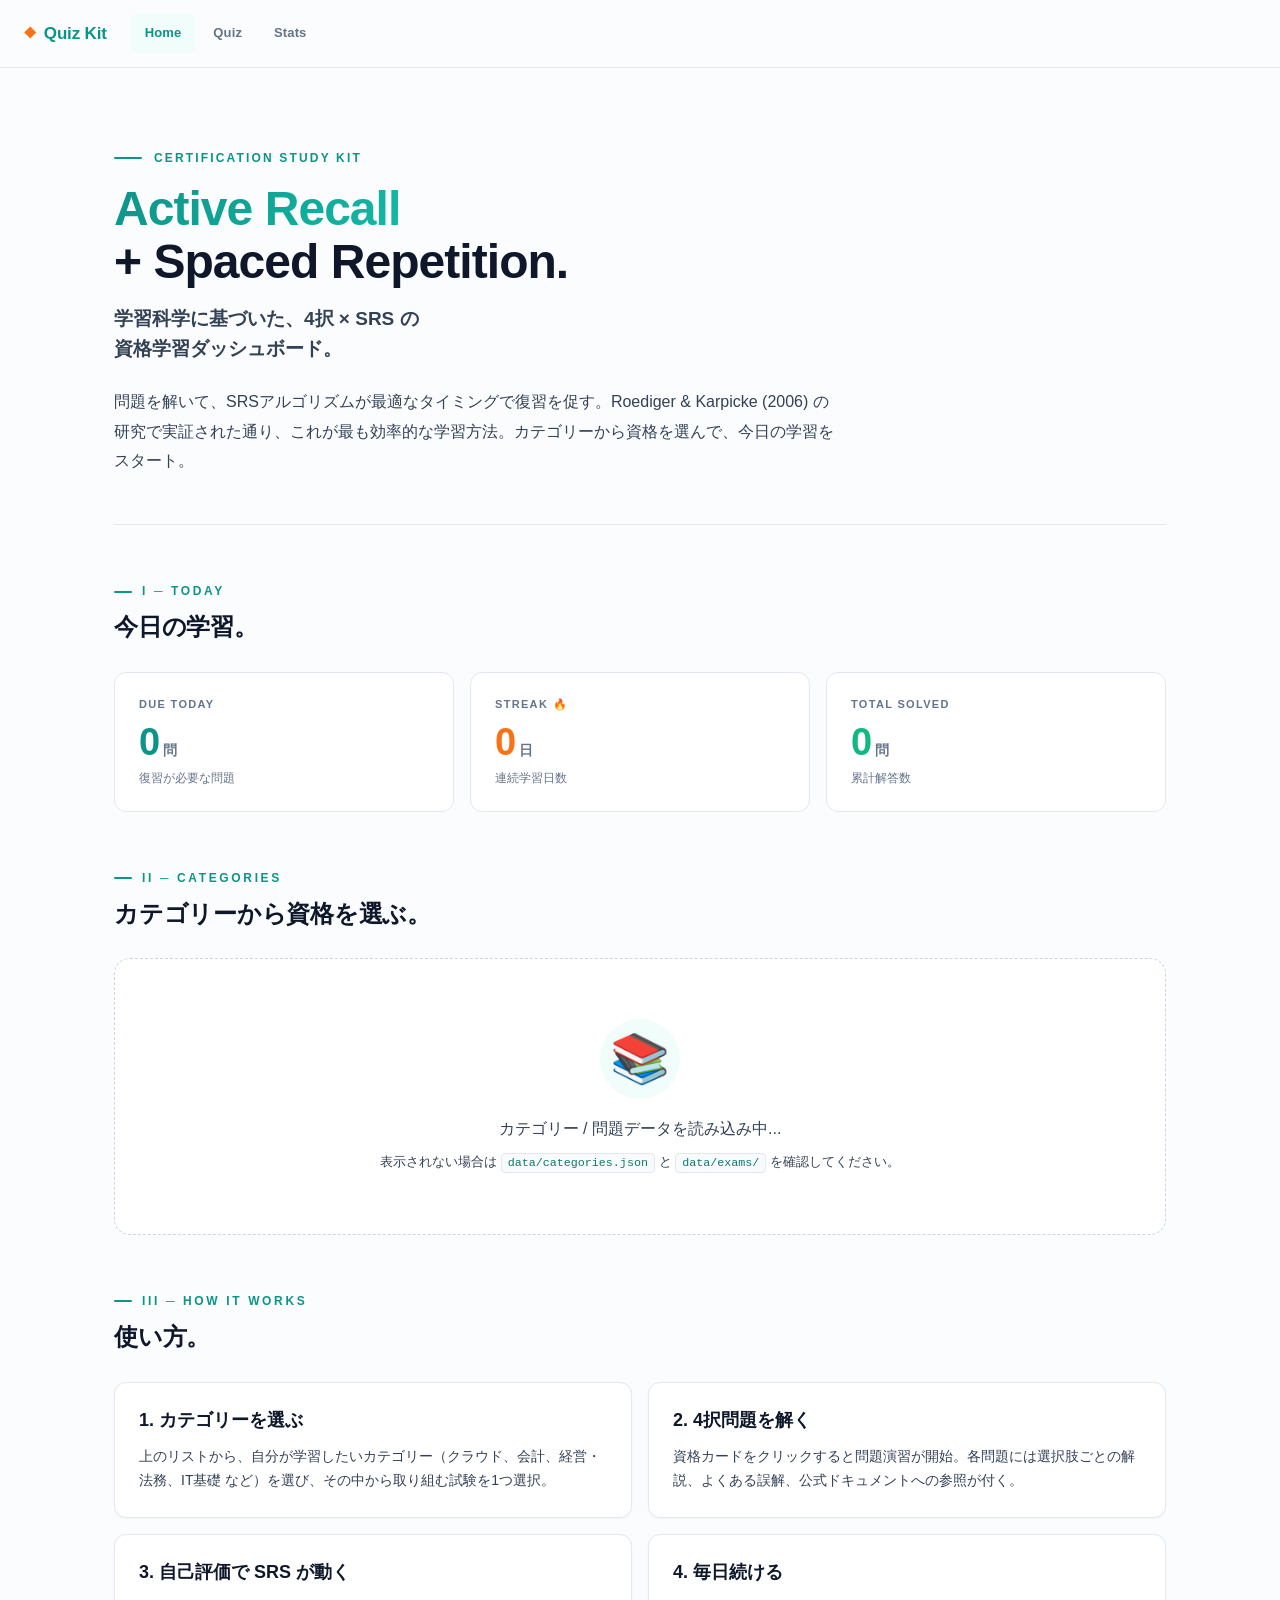
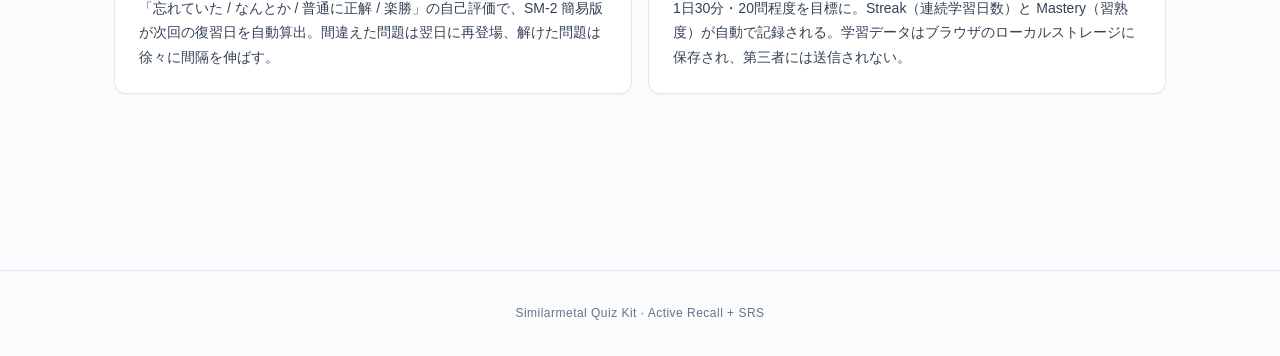
==== 03-quiz-app/index.html @ 21a5e081 "Initial public release: 12 certifications, 2,083 questions, MIT licensed - カテゴリベース UI (クラウド / 会計 / 経" ====
<!DOCTYPE html>
<html lang="ja">
<head>
<meta charset="UTF-8">
<meta name="viewport" content="width=device-width, initial-scale=1.0">
<meta http-equiv="Content-Security-Policy" content="default-src 'self'; script-src 'self'; style-src 'self' 'unsafe-inline' https://fonts.googleapis.com; font-src https://fonts.gstatic.com; img-src 'self' data:; connect-src 'self'; frame-ancestors 'none'; base-uri 'self'; form-action 'none';">
<meta http-equiv="X-Content-Type-Options" content="nosniff">
<meta name="referrer" content="strict-origin-when-cross-origin">
<title>Similarmetal Quiz - Home</title>
<link rel="preconnect" href="https://fonts.googleapis.com">
<link rel="preconnect" href="https://fonts.gstatic.com" crossorigin>
<link href="https://fonts.googleapis.com/css2?family=Zen+Kaku+Gothic+Antique:wght@400;500;700&family=JetBrains+Mono:wght@400;500;600;700&display=swap" rel="stylesheet">
<link rel="stylesheet" href="styles.css">
</head>
<body>
<nav class="topnav"><div class="topnav-inner">
<a class="topnav-brand" href="index.html">Quiz Kit</a>
<div class="topnav-links">
<a class="nav-link active" href="index.html">Home</a>
<a class="nav-link" href="quiz.html">Quiz</a>
<a class="nav-link" href="stats.html">Stats</a>
</div></div></nav>

<div class="container">
  <section style="padding: 32px 0 48px; border-bottom: 1px solid var(--line); margin-bottom: 32px;">
    <div class="eyebrow">Certification Study Kit</div>
    <h1 class="page-title"><em>Active Recall</em><br>+ Spaced Repetition.</h1>
    <div class="page-subtitle">学習科学に基づいた、4択 × SRS の<br>資格学習ダッシュボード。</div>
    <p style="max-width: 720px;">問題を解いて、SRSアルゴリズムが最適なタイミングで復習を促す。Roediger &amp; Karpicke (2006) の研究で実証された通り、これが最も効率的な学習方法。カテゴリーから資格を選んで、今日の学習をスタート。</p>
  </section>

  <h2>I ─ Today</h2>
  <div class="h2-sub">今日の学習。</div>
  <div class="card-grid-3" id="today-stats">
    <div class="metric-card">
      <div class="metric-label">Due Today</div>
      <div class="metric-value" id="due-count">0<span class="unit">問</span></div>
      <div class="metric-desc">復習が必要な問題</div>
    </div>
    <div class="metric-card">
      <div class="metric-label">Streak</div>
      <div class="metric-value" id="streak-count">0<span class="unit">日</span></div>
      <div class="metric-desc">連続学習日数</div>
    </div>
    <div class="metric-card">
      <div class="metric-label">Total Solved</div>
      <div class="metric-value" id="total-count">0<span class="unit">問</span></div>
      <div class="metric-desc">累計解答数</div>
    </div>
  </div>

  <h2>II ─ Categories</h2>
  <div class="h2-sub">カテゴリーから資格を選ぶ。</div>
  <div id="exam-list">
    <div class="empty-state">
      <div class="empty-state-icon">📚</div>
      <p>カテゴリー / 問題データを読み込み中...</p>
      <p style="font-size: 13px; margin-top: 8px;">表示されない場合は <code>data/categories.json</code> と <code>data/exams/</code> を確認してください。</p>
    </div>
  </div>

  <h2>III ─ How it works</h2>
  <div class="h2-sub">使い方。</div>
  <div class="card-grid-2">
    <div class="card">
      <h3 style="margin-top: 0;">1. カテゴリーを選ぶ</h3>
      <p style="font-size: 14px;">上のリストから、自分が学習したいカテゴリー（クラウド、会計、経営・法務、IT基礎 など）を選び、その中から取り組む試験を1つ選択。</p>
    </div>
    <div class="card">
      <h3 style="margin-top: 0;">2. 4択問題を解く</h3>
      <p style="font-size: 14px;">資格カードをクリックすると問題演習が開始。各問題には選択肢ごとの解説、よくある誤解、公式ドキュメントへの参照が付く。</p>
    </div>
    <div class="card">
      <h3 style="margin-top: 0;">3. 自己評価で SRS が動く</h3>
      <p style="font-size: 14px;">「忘れていた / なんとか / 普通に正解 / 楽勝」の自己評価で、SM-2 簡易版が次回の復習日を自動算出。間違えた問題は翌日に再登場、解けた問題は徐々に間隔を伸ばす。</p>
    </div>
    <div class="card">
      <h3 style="margin-top: 0;">4. 毎日続ける</h3>
      <p style="font-size: 14px;">1日30分・20問程度を目標に。Streak（連続学習日数）と Mastery（習熟度）が自動で記録される。学習データはブラウザのローカルストレージに保存され、第三者には送信されない。</p>
    </div>
  </div>
</div>

<footer class="footer">Similarmetal Quiz Kit · Active Recall + SRS</footer>

<script src="app.js"></script>
<script>
  document.addEventListener('DOMContentLoaded', () => {
    QuizApp.renderHome();
  });
</script>
</body>
</html>
---- 03-quiz-app/styles.css ----
/* ==========================================================================
   Similarmetal Quiz Kit - Study Theme
   - 集中色 (teal): 学習・フォーカス
   - エネルギー色 (orange): ストリーク・達成感
   - 成長色 (green): 正解・習熟度
   - シンプルでコントラスト高めの配色で、長時間学習でも疲れにくい
   ========================================================================== */

:root {
  /* Backgrounds */
  --bg: #fbfcfd;
  --bg-deep: #f1f5f9;
  --bg-card: #ffffff;
  --bg-soft: #f8fafc;
  --bg-highlight: #f0fdfa;

  /* Text */
  --text: #0f172a;
  --text-soft: #334155;
  --text-muted: #64748b;
  --text-faint: #94a3b8;

  /* Borders */
  --line: #e2e8f0;
  --line-strong: #cbd5e1;
  --line-soft: #eef2f7;

  /* Primary accent - 集中ティール (focus / study) */
  --accent: #0d9488;
  --accent-bright: #14b8a6;
  --accent-deep: #0f766e;
  --accent-soft: #ccfbf1;
  --accent-faint: #f0fdfa;

  /* Energy - やる気のオレンジ (streak / CTA) */
  --energy: #f97316;
  --energy-bright: #fb923c;
  --energy-deep: #ea580c;
  --energy-soft: #fed7aa;
  --energy-faint: #fff7ed;

  /* Success / Mastery */
  --green: #10b981;
  --green-bright: #34d399;
  --green-deep: #059669;
  --green-soft: #d1fae5;
  --green-faint: #ecfdf5;

  /* Review needed (warning) */
  --yellow: #f59e0b;
  --yellow-soft: #fef3c7;
  --yellow-faint: #fffbeb;

  /* Incorrect */
  --red: #ef4444;
  --red-soft: #fecaca;
  --red-faint: #fef2f2;

  /* Highlight */
  --highlight: var(--accent-faint);

  /* Compatibility (旧変数名のエイリアス) */
  --blue: var(--accent);
  --blue-soft: var(--accent-soft);

  /* Shadows */
  --shadow-sm: 0 1px 2px rgba(15, 23, 42, 0.04);
  --shadow: 0 1px 3px rgba(15, 23, 42, 0.06), 0 1px 2px rgba(15, 23, 42, 0.04);
  --shadow-md: 0 4px 12px rgba(15, 23, 42, 0.06), 0 2px 4px rgba(15, 23, 42, 0.04);
  --shadow-lg: 0 12px 28px rgba(13, 148, 136, 0.10), 0 4px 8px rgba(15, 23, 42, 0.04);
  --shadow-energy: 0 8px 20px rgba(249, 115, 22, 0.12), 0 2px 6px rgba(249, 115, 22, 0.06);
}

* { box-sizing: border-box; margin: 0; padding: 0; }
html { scroll-behavior: smooth; }
body {
  font-family: 'Zen Kaku Gothic Antique', 'Inter', -apple-system, BlinkMacSystemFont, "Segoe UI", "Hiragino Sans", "Yu Gothic UI", sans-serif;
  background: var(--bg);
  color: var(--text);
  line-height: 1.75;
  font-size: 16px;
  font-feature-settings: "palt";
  -webkit-font-smoothing: antialiased;
  -moz-osx-font-smoothing: grayscale;
  min-height: 100vh;
}

/* ==========================================================================
   Top Nav
   ========================================================================== */
.topnav {
  position: sticky;
  top: 0;
  z-index: 100;
  background: rgba(251, 252, 253, 0.85);
  backdrop-filter: blur(12px);
  -webkit-backdrop-filter: blur(12px);
  border-bottom: 1px solid var(--line);
}
.topnav-inner {
  max-width: 1280px;
  margin: 0 auto;
  padding: 14px 24px;
  display: flex;
  align-items: center;
  gap: 24px;
}
.topnav-brand {
  font-weight: 800;
  font-size: 17px;
  letter-spacing: -0.01em;
  color: var(--accent);
  text-decoration: none;
  display: flex;
  align-items: center;
  gap: 8px;
}
.topnav-brand::before {
  content: '◆';
  font-size: 12px;
  color: var(--energy);
}
.topnav-links { display: flex; gap: 4px; flex: 1; }
.topnav a.nav-link {
  font-size: 13px;
  font-weight: 600;
  letter-spacing: 0.01em;
  color: var(--text-muted);
  text-decoration: none;
  padding: 8px 14px;
  border-radius: 6px;
  transition: all 0.15s;
}
.topnav a.nav-link:hover {
  color: var(--text);
  background: var(--bg-soft);
}
.topnav a.nav-link.active {
  color: var(--accent);
  background: var(--accent-faint);
}

/* ==========================================================================
   Container & Typography
   ========================================================================== */
.container {
  max-width: 1100px;
  margin: 0 auto;
  padding: 48px 24px 96px;
}
.container-narrow {
  max-width: 800px;
  margin: 0 auto;
  padding: 48px 24px 96px;
}

.eyebrow {
  font-size: 12px;
  font-weight: 700;
  letter-spacing: 0.18em;
  color: var(--accent);
  text-transform: uppercase;
  margin-bottom: 14px;
  display: flex;
  align-items: center;
  gap: 12px;
}
.eyebrow::before {
  content: '';
  width: 28px;
  height: 2px;
  background: var(--accent);
  border-radius: 2px;
}

h1.page-title {
  font-weight: 800;
  font-size: 48px;
  line-height: 1.1;
  letter-spacing: -0.02em;
  color: var(--text);
  margin-bottom: 16px;
}
h1.page-title em {
  font-style: normal;
  background: linear-gradient(135deg, var(--accent) 0%, var(--accent-bright) 100%);
  -webkit-background-clip: text;
  background-clip: text;
  color: transparent;
  font-weight: 800;
}

.page-subtitle {
  font-size: 19px;
  font-weight: 600;
  line-height: 1.55;
  color: var(--text-soft);
  margin-bottom: 24px;
}

.container > section > p {
  color: var(--text-soft);
  line-height: 1.85;
}

h2 {
  font-size: 12px;
  font-weight: 800;
  letter-spacing: 0.22em;
  text-transform: uppercase;
  color: var(--accent);
  margin-top: 56px;
  margin-bottom: 8px;
  display: flex;
  align-items: center;
  gap: 10px;
}
h2::before {
  content: '';
  width: 18px;
  height: 2px;
  background: var(--accent);
  border-radius: 2px;
}
h2 + .h2-sub {
  font-size: 24px;
  font-weight: 700;
  line-height: 1.4;
  color: var(--text);
  margin-bottom: 28px;
  letter-spacing: -0.01em;
}

h3 {
  font-weight: 700;
  font-size: 18px;
  line-height: 1.5;
  color: var(--text);
  margin: 24px 0 10px;
}

p { color: var(--text-soft); }
code {
  font-family: 'JetBrains Mono', ui-monospace, monospace;
  font-size: 0.9em;
  background: var(--bg-soft);
  border: 1px solid var(--line);
  padding: 2px 6px;
  border-radius: 4px;
  color: var(--accent-deep);
}

/* ==========================================================================
   Cards & Grids
   ========================================================================== */
.card {
  background: var(--bg-card);
  border: 1px solid var(--line);
  border-radius: 12px;
  padding: 24px;
  transition: all 0.2s ease;
  box-shadow: var(--shadow-sm);
}
.card.hoverable:hover {
  border-color: var(--accent);
  box-shadow: var(--shadow-lg);
  transform: translateY(-2px);
}
.card-grid-2 { display: grid; grid-template-columns: repeat(2, 1fr); gap: 16px; }
.card-grid-3 { display: grid; grid-template-columns: repeat(3, 1fr); gap: 16px; }
.card-grid-4 { display: grid; grid-template-columns: repeat(4, 1fr); gap: 14px; }
@media (max-width: 900px) { .card-grid-3, .card-grid-4 { grid-template-columns: repeat(2, 1fr); } }
@media (max-width: 600px) {
  .card-grid-2, .card-grid-3, .card-grid-4 { grid-template-columns: 1fr; }
  h1.page-title { font-size: 34px; }
  .page-subtitle { font-size: 17px; }
}

/* ==========================================================================
   Metric Cards (Today Stats)
   ========================================================================== */
.metric-card {
  background: var(--bg-card);
  border: 1px solid var(--line);
  border-radius: 12px;
  padding: 22px 24px;
  position: relative;
  overflow: hidden;
  transition: all 0.2s;
}
.metric-card::before {
  content: '';
  position: absolute;
  inset: 0 0 auto 0;
  height: 3px;
  background: var(--accent);
  opacity: 0;
  transition: opacity 0.2s;
}
.metric-card:hover {
  border-color: var(--line-strong);
  box-shadow: var(--shadow-md);
}
.metric-card:hover::before { opacity: 1; }

#today-stats .metric-card:nth-child(1)::before { background: var(--accent); }
#today-stats .metric-card:nth-child(1) .metric-value { color: var(--accent); }
#today-stats .metric-card:nth-child(2)::before { background: var(--energy); }
#today-stats .metric-card:nth-child(2) .metric-value { color: var(--energy); }
#today-stats .metric-card:nth-child(2) .metric-label::after { content: ' 🔥'; }
#today-stats .metric-card:nth-child(3)::before { background: var(--green); }
#today-stats .metric-card:nth-child(3) .metric-value { color: var(--green); }

.metric-label {
  font-size: 11px;
  font-weight: 700;
  letter-spacing: 0.12em;
  color: var(--text-muted);
  text-transform: uppercase;
  margin-bottom: 8px;
}
.metric-value {
  font-weight: 800;
  font-size: 38px;
  line-height: 1.1;
  color: var(--accent);
  margin-bottom: 4px;
  letter-spacing: -0.02em;
  font-feature-settings: "tnum";
}
.metric-value .unit {
  font-size: 14px;
  color: var(--text-muted);
  font-weight: 600;
  margin-left: 4px;
}
.metric-desc {
  font-size: 12px;
  color: var(--text-muted);
}

/* ==========================================================================
   Buttons
   ========================================================================== */
.btn {
  display: inline-flex;
  align-items: center;
  justify-content: center;
  font-size: 14px;
  font-weight: 700;
  letter-spacing: 0.01em;
  padding: 11px 22px;
  border-radius: 8px;
  border: 1px solid var(--accent);
  background: var(--accent);
  color: white;
  text-decoration: none;
  cursor: pointer;
  transition: all 0.15s;
  box-shadow: var(--shadow-sm);
}
.btn:hover {
  background: var(--accent-deep);
  border-color: var(--accent-deep);
  transform: translateY(-1px);
  box-shadow: var(--shadow-md);
}
.btn:active { transform: translateY(0); }
.btn.secondary {
  background: transparent;
  color: var(--accent);
  border-color: var(--line-strong);
}
.btn.secondary:hover {
  background: var(--accent-faint);
  border-color: var(--accent);
  color: var(--accent-deep);
}
.btn.energy {
  background: var(--energy);
  border-color: var(--energy);
}
.btn.energy:hover {
  background: var(--energy-deep);
  border-color: var(--energy-deep);
}
.btn.ghost {
  background: transparent;
  color: var(--text-soft);
  border-color: var(--line);
  box-shadow: none;
}
.btn.ghost:hover {
  background: var(--bg-soft);
  color: var(--text);
}
.btn.large { padding: 14px 28px; font-size: 15px; }

/* ==========================================================================
   Callout
   ========================================================================== */
.callout {
  padding: 18px 22px;
  border-radius: 10px;
  margin: 18px 0;
  border-left: 3px solid var(--accent);
  background: var(--accent-faint);
}
.callout-label {
  font-size: 11px;
  font-weight: 700;
  letter-spacing: 0.12em;
  text-transform: uppercase;
  margin-bottom: 6px;
  color: var(--accent-deep);
}

/* ==========================================================================
   Categories
   ========================================================================== */
.category-section {
  margin-bottom: 44px;
  padding-bottom: 36px;
  border-bottom: 1px solid var(--line-soft);
}
.category-section:last-child {
  border-bottom: none;
  margin-bottom: 0;
}
.category-header {
  margin-bottom: 20px;
}
.category-title {
  font-weight: 800;
  font-size: 22px;
  letter-spacing: -0.01em;
  margin: 0 0 6px 0;
  color: var(--text);
  display: flex;
  align-items: center;
  gap: 12px;
  flex-wrap: wrap;
}
.category-title::before {
  content: '';
  width: 4px;
  height: 22px;
  background: linear-gradient(180deg, var(--accent) 0%, var(--accent-bright) 100%);
  border-radius: 2px;
}
.category-count {
  font-family: 'JetBrains Mono', ui-monospace, monospace;
  font-size: 11px;
  letter-spacing: 0.06em;
  color: var(--text-muted);
  font-weight: 600;
  background: var(--bg-soft);
  border: 1px solid var(--line);
  padding: 3px 8px;
  border-radius: 999px;
}
.category-desc {
  font-size: 13px;
  color: var(--text-muted);
  line-height: 1.7;
  max-width: 760px;
  margin: 0 0 0 16px;
}
.category-exams {
  margin-top: 18px;
}

/* ==========================================================================
   Exam Cards
   ========================================================================== */
.exam-card {
  display: block;
  background: var(--bg-card);
  border: 1px solid var(--line);
  border-radius: 12px;
  padding: 22px 22px 18px;
  text-decoration: none;
  color: inherit;
  transition: all 0.2s ease;
  position: relative;
  overflow: hidden;
}
.exam-card::after {
  content: '→';
  position: absolute;
  right: 18px;
  top: 18px;
  font-size: 18px;
  color: var(--text-faint);
  transition: all 0.2s;
}
.exam-card:hover {
  border-color: var(--accent);
  box-shadow: var(--shadow-lg);
  transform: translateY(-3px);
}
.exam-card:hover::after {
  color: var(--accent);
  transform: translateX(4px);
}
.exam-card-code {
  font-family: 'JetBrains Mono', ui-monospace, monospace;
  font-size: 11px;
  font-weight: 700;
  letter-spacing: 0.08em;
  color: var(--accent);
  margin-bottom: 8px;
}
.exam-card-name {
  font-weight: 700;
  font-size: 15px;
  margin-bottom: 14px;
  line-height: 1.5;
  color: var(--text);
  padding-right: 24px;
}
.exam-card-meta {
  font-size: 12px;
  color: var(--text-muted);
  display: flex;
  gap: 14px;
  flex-wrap: wrap;
  padding-top: 12px;
  border-top: 1px dashed var(--line);
  font-weight: 500;
}
.exam-card-meta span {
  display: inline-flex;
  align-items: center;
  gap: 4px;
}
.exam-card-meta span:nth-child(2) { color: var(--energy); }
.exam-card-meta span:nth-child(3) { color: var(--green); }

/* ==========================================================================
   Quiz Page
   ========================================================================== */
.quiz-card {
  background: var(--bg-card);
  border: 1px solid var(--line);
  border-radius: 16px;
  padding: 36px;
  margin-bottom: 24px;
  box-shadow: var(--shadow);
}
.quiz-meta {
  display: flex;
  justify-content: space-between;
  font-family: 'JetBrains Mono', ui-monospace, monospace;
  font-size: 11px;
  color: var(--text-muted);
  letter-spacing: 0.06em;
  text-transform: uppercase;
  font-weight: 600;
  padding-bottom: 18px;
  border-bottom: 1px solid var(--line-soft);
  margin-bottom: 24px;
  flex-wrap: wrap;
  gap: 8px;
}
.quiz-stem {
  font-size: 18px;
  line-height: 1.85;
  margin-bottom: 28px;
  font-weight: 600;
  color: var(--text);
}
.quiz-options {
  display: flex;
  flex-direction: column;
  gap: 10px;
}
.quiz-option {
  display: flex;
  align-items: flex-start;
  gap: 16px;
  padding: 18px 22px;
  border: 1.5px solid var(--line);
  border-radius: 10px;
  background: var(--bg-card);
  cursor: pointer;
  transition: all 0.15s ease;
  font-size: 15px;
  line-height: 1.7;
}
.quiz-option:hover {
  border-color: var(--accent);
  background: var(--accent-faint);
  transform: translateX(2px);
}
.quiz-option.selected {
  border-color: var(--accent);
  background: var(--accent-faint);
}
.quiz-option.correct {
  border-color: var(--green);
  background: var(--green-faint);
}
.quiz-option.incorrect {
  border-color: var(--red);
  background: var(--red-faint);
}
.quiz-option-id {
  font-weight: 800;
  font-size: 18px;
  color: var(--accent);
  flex-shrink: 0;
  width: 28px;
  height: 28px;
  border-radius: 8px;
  background: var(--accent-faint);
  display: flex;
  align-items: center;
  justify-content: center;
  border: 1px solid var(--accent-soft);
}
.quiz-option.correct .quiz-option-id {
  color: var(--green-deep);
  background: var(--green-soft);
  border-color: var(--green);
}
.quiz-option.incorrect .quiz-option-id {
  color: var(--red);
  background: var(--red-soft);
  border-color: var(--red);
}
.quiz-option-text { flex: 1; color: var(--text); }
.quiz-option-explain {
  margin-top: 12px;
  padding-top: 12px;
  border-top: 1px dashed var(--line-strong);
  font-size: 13px;
  color: var(--text-muted);
  line-height: 1.7;
  display: none;
}
.quiz-option.show-explain .quiz-option-explain { display: block; }

.quiz-explanation {
  margin-top: 28px;
  padding: 24px;
  background: var(--bg-soft);
  border-radius: 12px;
  border-left: 3px solid var(--accent);
  display: none;
}
.quiz-explanation.show { display: block; }
.quiz-explanation h4 {
  font-size: 13px;
  font-weight: 800;
  margin-bottom: 12px;
  color: var(--accent);
  letter-spacing: 0.04em;
  text-transform: uppercase;
}
.quiz-explanation p {
  margin-bottom: 10px;
  font-size: 14px;
  color: var(--text-soft);
  line-height: 1.8;
}
.quiz-explanation a {
  color: var(--accent);
  font-weight: 600;
  text-decoration: none;
  border-bottom: 1px solid var(--accent-soft);
}
.quiz-explanation a:hover {
  color: var(--accent-deep);
  border-bottom-color: var(--accent);
}

.quiz-actions {
  display: flex;
  gap: 12px;
  margin-top: 24px;
  flex-wrap: wrap;
}

/* Quality rating buttons (study-friendly: clear color coding) */
.quality-rating {
  display: grid;
  grid-template-columns: repeat(4, 1fr);
  gap: 8px;
  margin-top: 14px;
}
@media (max-width: 600px) {
  .quality-rating { grid-template-columns: repeat(2, 1fr); }
}
.quality-btn {
  padding: 12px 8px;
  text-align: center;
  border: 1.5px solid var(--line);
  border-radius: 8px;
  background: var(--bg-card);
  cursor: pointer;
  font-size: 13px;
  font-weight: 700;
  color: var(--text-soft);
  transition: all 0.15s;
}
.quality-btn:hover {
  transform: translateY(-1px);
  box-shadow: var(--shadow);
}
.quality-btn.q-0 { border-color: var(--red); color: var(--red); }
.quality-btn.q-0:hover { background: var(--red-faint); }
.quality-btn.q-1 { border-color: var(--yellow); color: var(--yellow); }
.quality-btn.q-1:hover { background: var(--yellow-faint); }
.quality-btn.q-2 { border-color: var(--accent); color: var(--accent); }
.quality-btn.q-2:hover { background: var(--accent-faint); }
.quality-btn.q-3 { border-color: var(--green); color: var(--green); }
.quality-btn.q-3:hover { background: var(--green-faint); }

/* ==========================================================================
   Progress Bar
   ========================================================================== */
.progress-bar {
  height: 6px;
  background: var(--line-soft);
  border-radius: 999px;
  overflow: hidden;
  margin: 16px 0;
}
.progress-bar-fill {
  height: 100%;
  background: linear-gradient(90deg, var(--accent) 0%, var(--accent-bright) 100%);
  transition: width 0.4s ease;
  border-radius: 999px;
}

/* ==========================================================================
   Tables
   ========================================================================== */
table.data {
  width: 100%;
  border-collapse: collapse;
  background: var(--bg-card);
  border: 1px solid var(--line);
  border-radius: 12px;
  overflow: hidden;
  font-size: 14px;
  box-shadow: var(--shadow-sm);
}
table.data th {
  background: var(--bg-soft);
  color: var(--text);
  font-weight: 700;
  font-size: 12px;
  letter-spacing: 0.04em;
  padding: 12px 16px;
  text-align: left;
  border-bottom: 1px solid var(--line);
}
table.data td {
  padding: 12px 16px;
  border-bottom: 1px solid var(--line-soft);
  color: var(--text-soft);
  vertical-align: top;
}
table.data tr:last-child td { border-bottom: none; }
table.data tr:hover td { background: var(--bg-soft); }

/* ==========================================================================
   Empty State
   ========================================================================== */
.empty-state {
  text-align: center;
  padding: 60px 24px;
  color: var(--text-muted);
  background: var(--bg-card);
  border: 1px dashed var(--line-strong);
  border-radius: 16px;
}
.empty-state-icon {
  font-size: 48px;
  color: var(--accent);
  margin-bottom: 16px;
  display: inline-block;
  width: 80px;
  height: 80px;
  line-height: 80px;
  background: var(--accent-faint);
  border-radius: 50%;
}

/* ==========================================================================
   Footer
   ========================================================================== */
.footer {
  margin-top: 80px;
  padding: 32px 24px;
  border-top: 1px solid var(--line);
  text-align: center;
  font-size: 12px;
  letter-spacing: 0.04em;
  color: var(--text-muted);
  font-weight: 500;
}
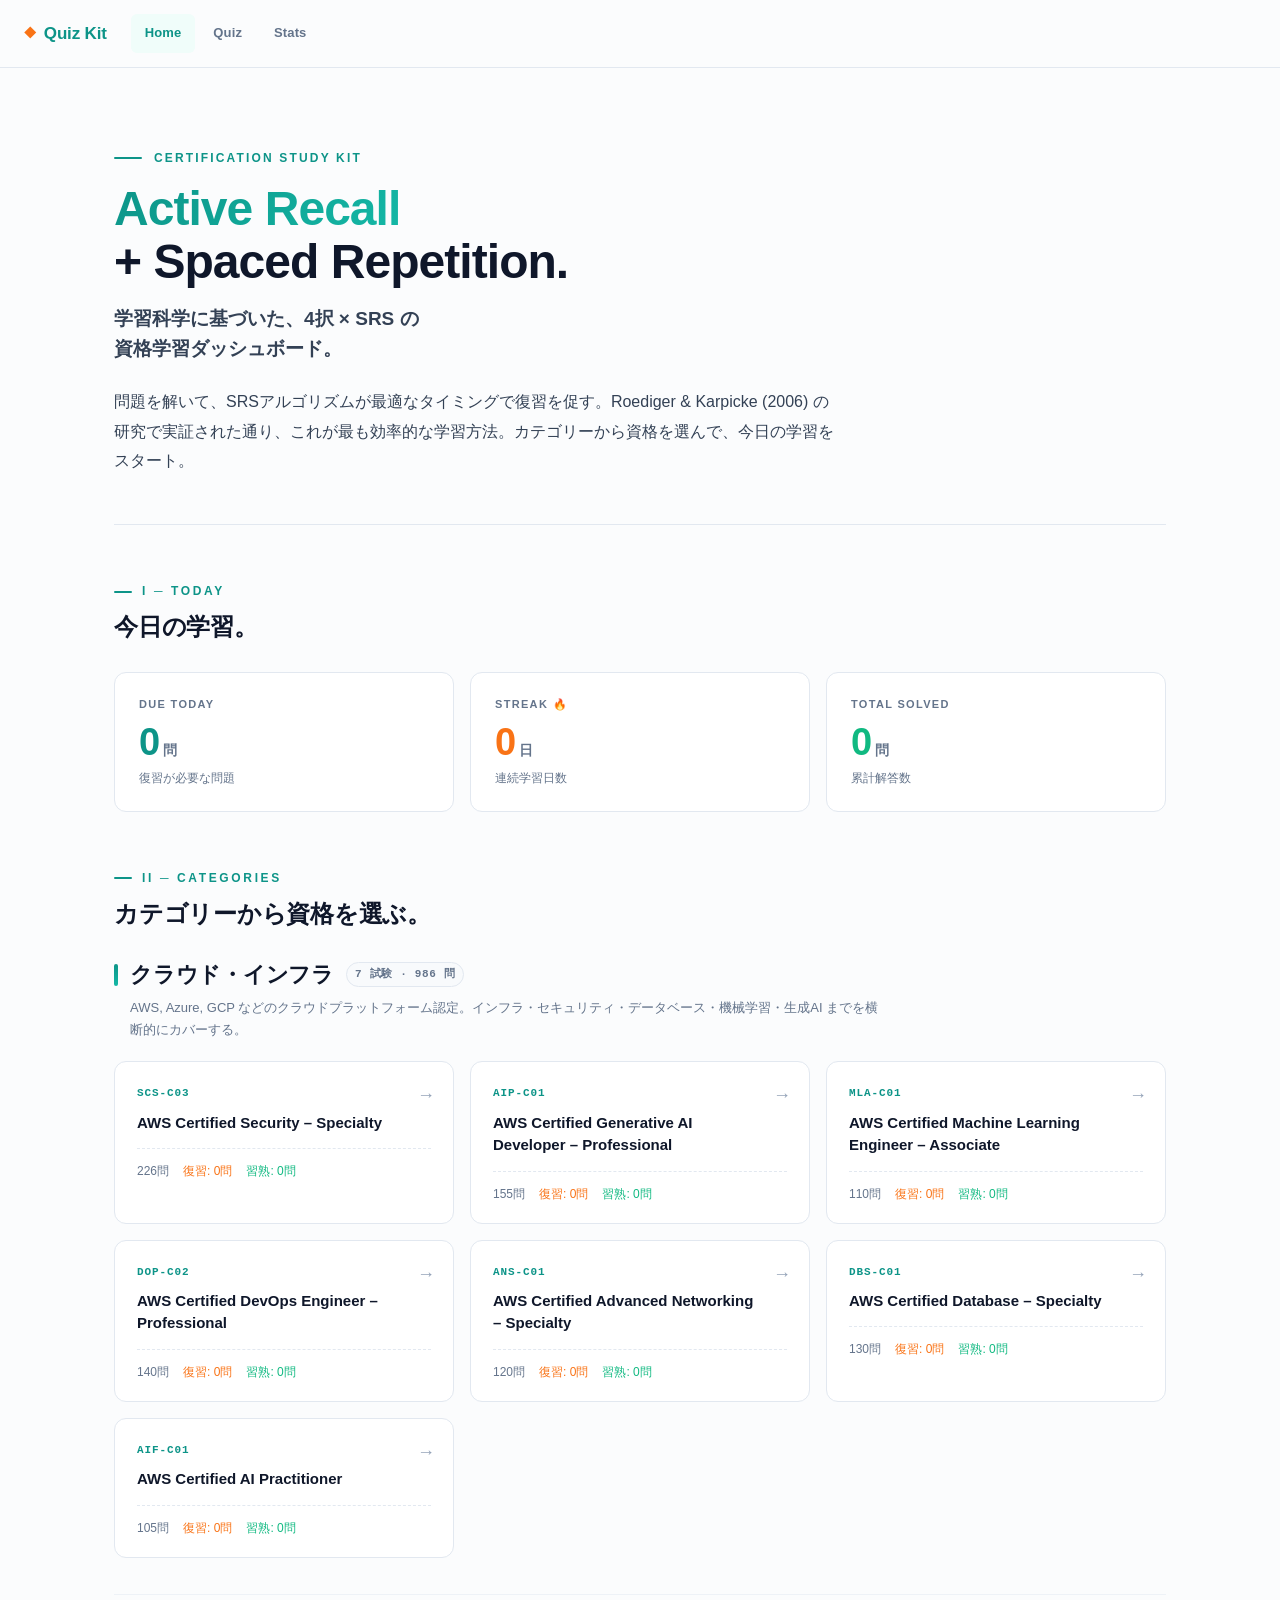
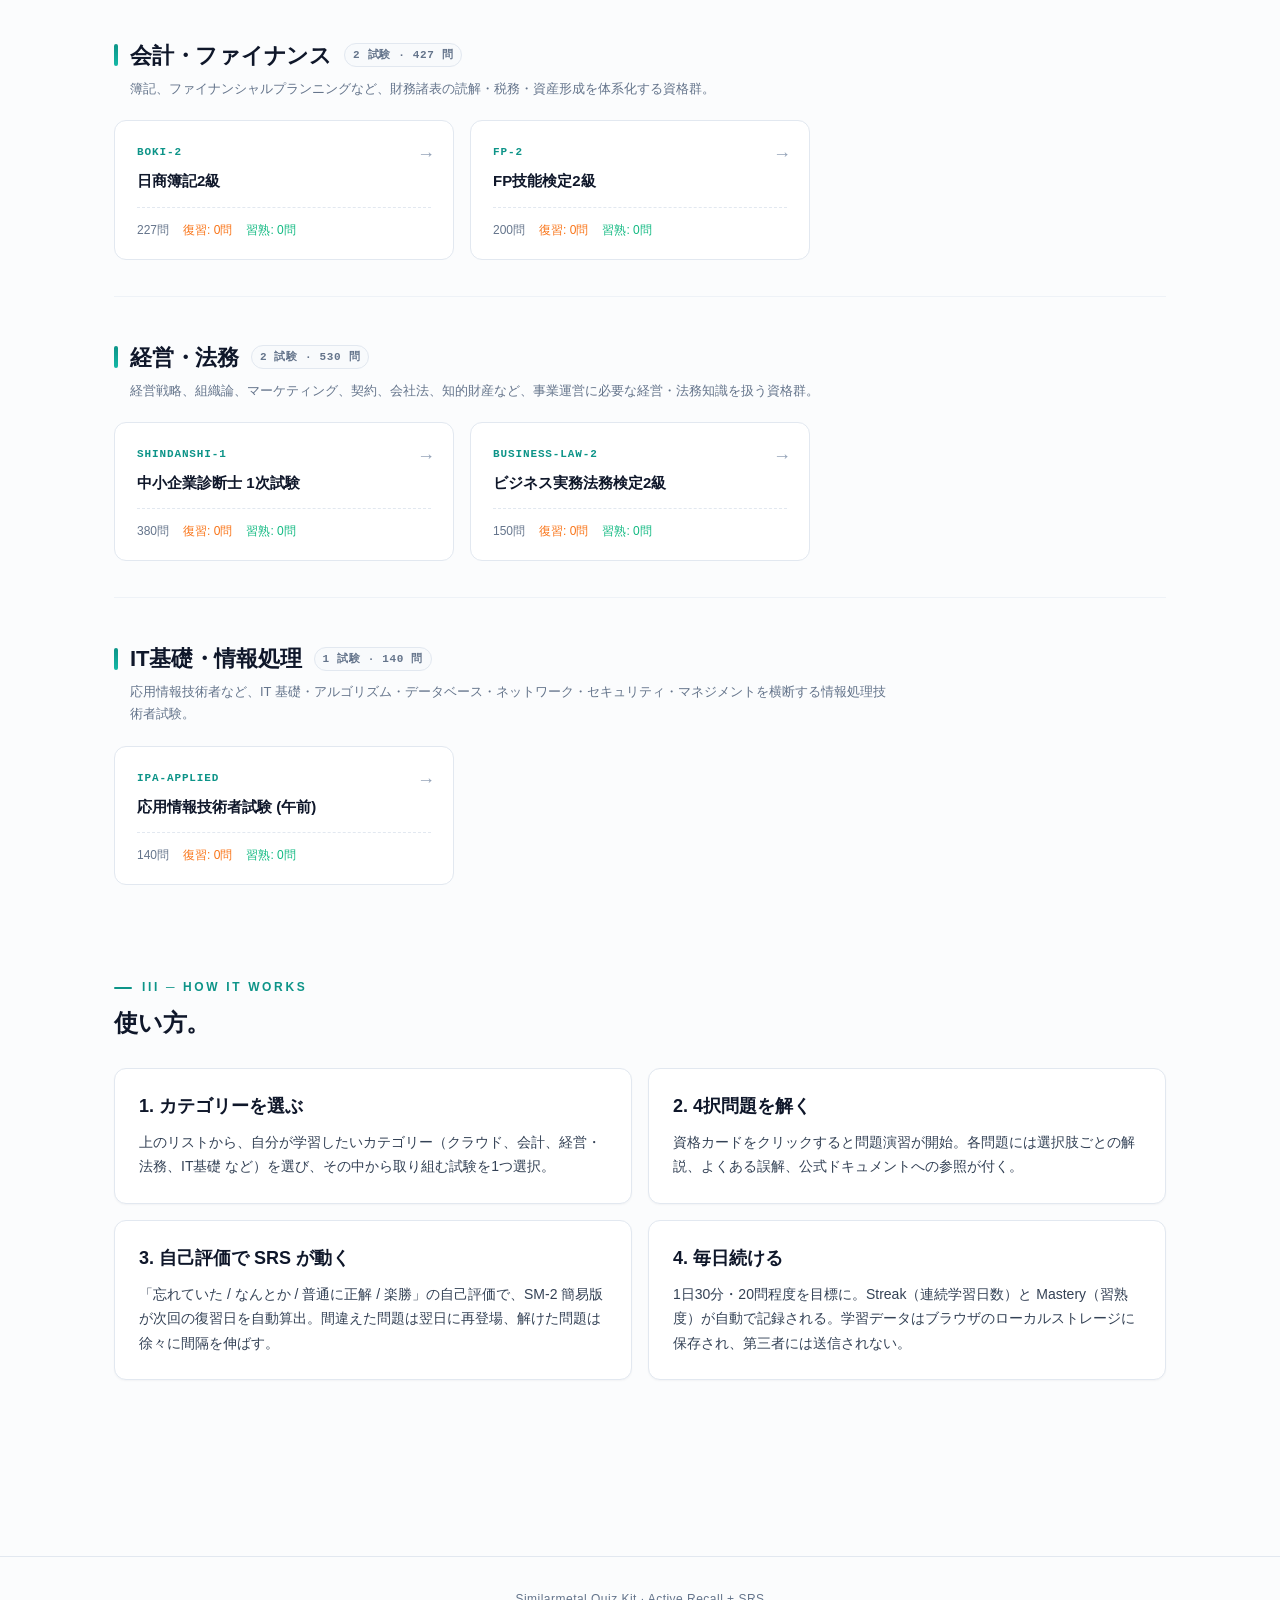
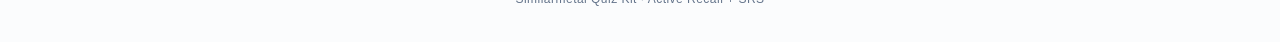
==== commit db14667d: "fix: CSP-compliant event handling (auto-bootstrap, no inline handlers) カテゴリ表示が出ない問題を修正: - CSP `scrip" ====
--- a/03-quiz-app/index.html
+++ b/03-quiz-app/index.html
@@ -84,10 +84,5 @@
 <footer class="footer">Similarmetal Quiz Kit · Active Recall + SRS</footer>
 
 <script src="app.js"></script>
-<script>
-  document.addEventListener('DOMContentLoaded', () => {
-    QuizApp.renderHome();
-  });
-</script>
 </body>
 </html>
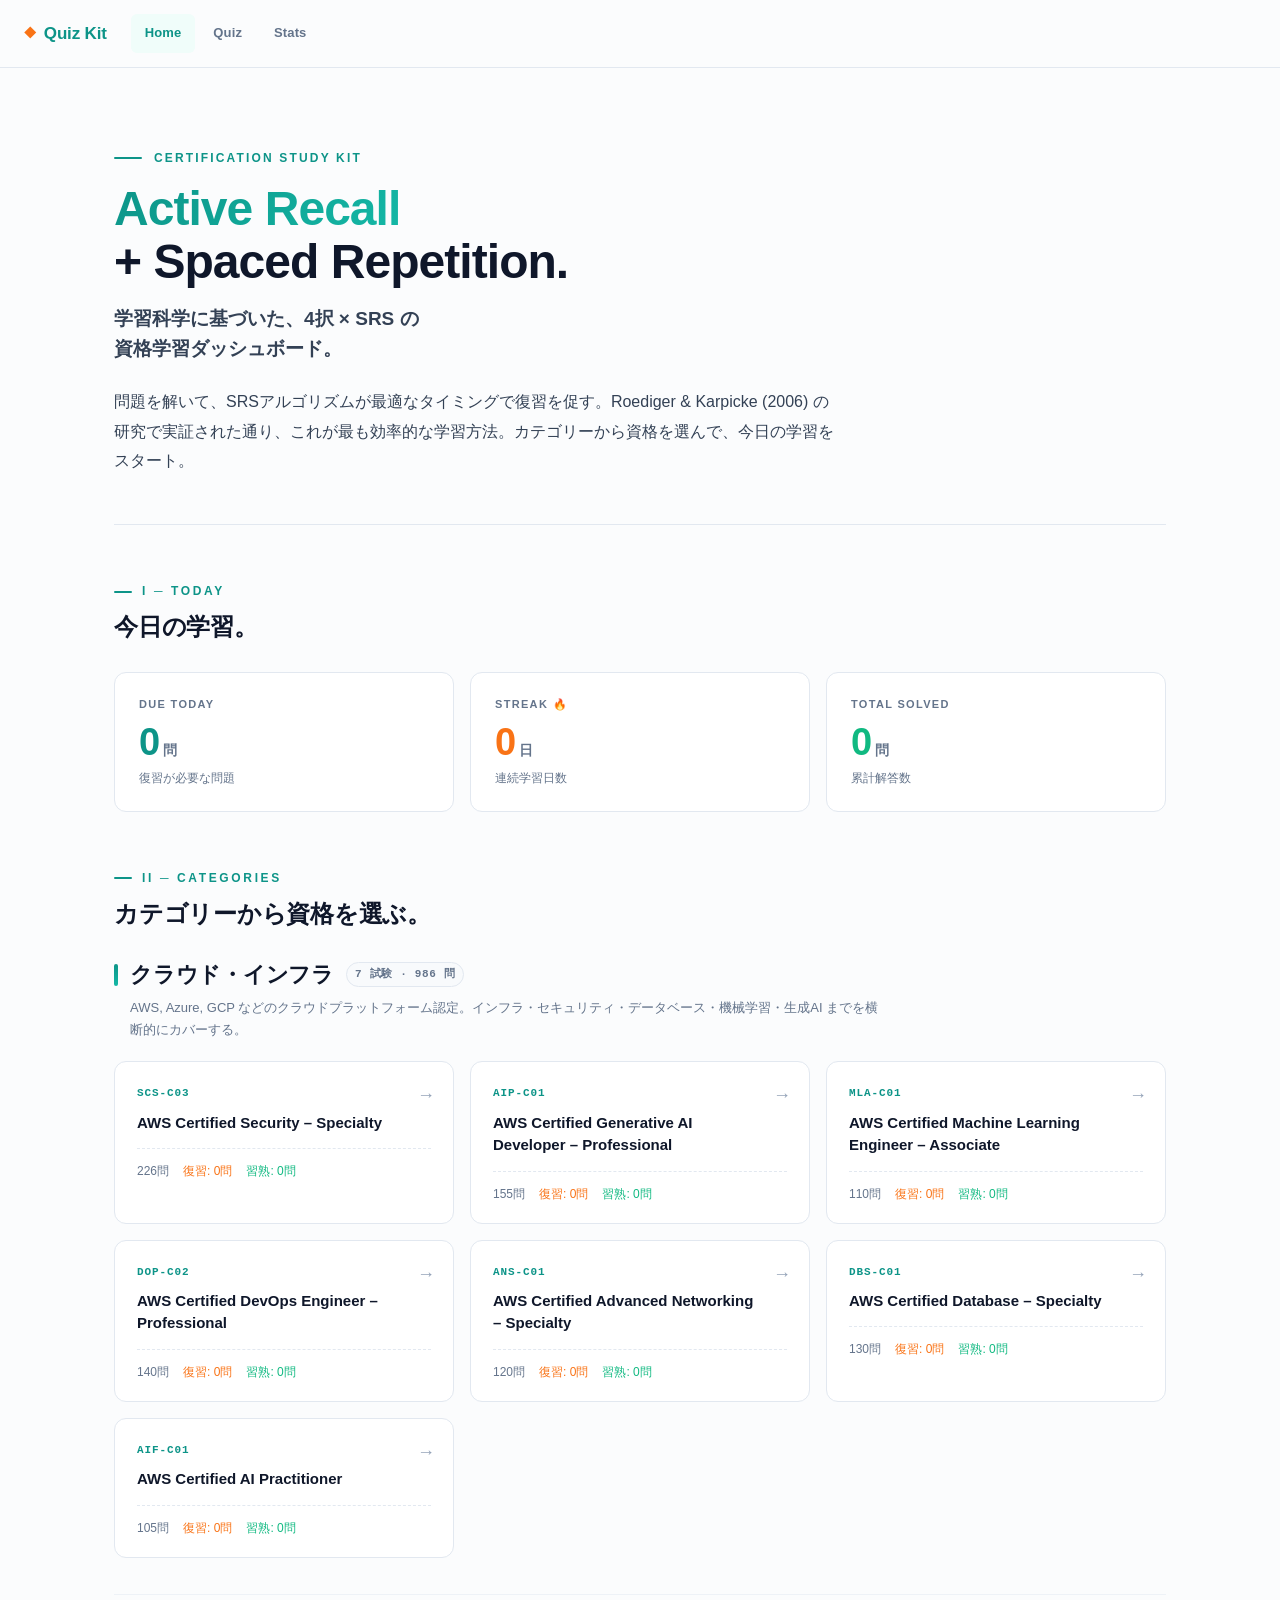
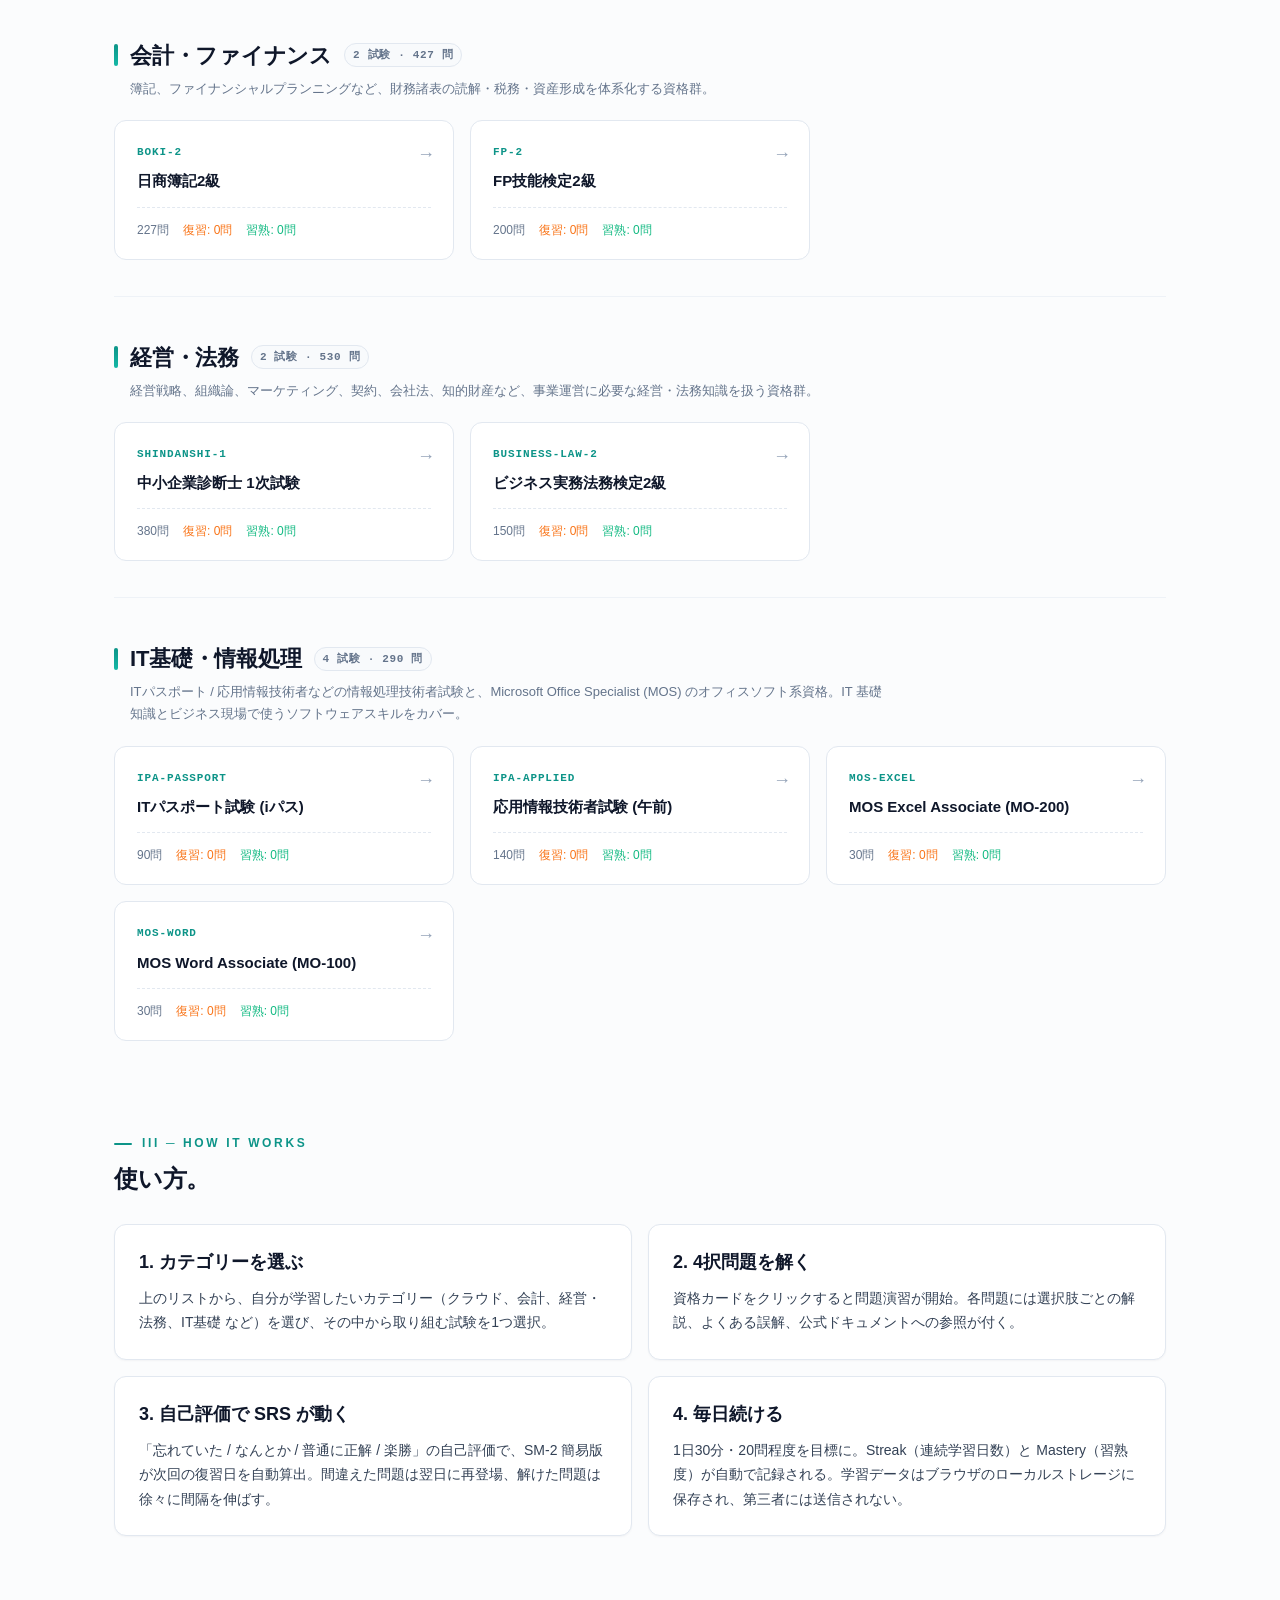
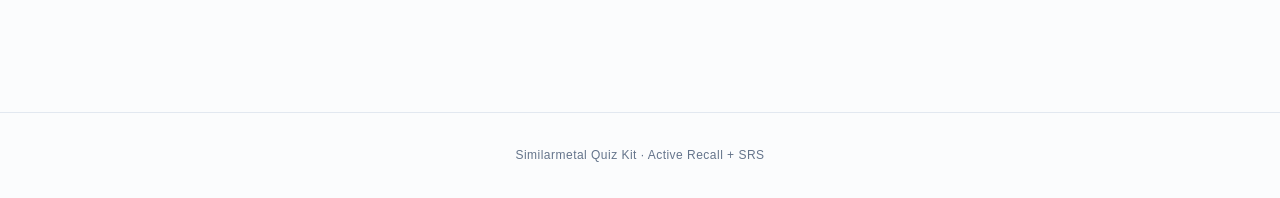
==== commit dcb049ca: "perf+ux: ローディング表示と取得高速化 UX: - ホーム/クイズの読み込み中にスピナー表示 (スマホでも目を引く) - prefers-reduced-motion で減速対応  パフォーマ" ====
--- a/03-quiz-app/index.html
+++ b/03-quiz-app/index.html
@@ -52,10 +52,9 @@
   <h2>II ─ Categories</h2>
   <div class="h2-sub">カテゴリーから資格を選ぶ。</div>
   <div id="exam-list">
-    <div class="empty-state">
-      <div class="empty-state-icon">📚</div>
-      <p>カテゴリー / 問題データを読み込み中...</p>
-      <p style="font-size: 13px; margin-top: 8px;">表示されない場合は <code>data/categories.json</code> と <code>data/exams/</code> を確認してください。</p>
+    <div class="loading-state">
+      <div class="loading-spinner" aria-hidden="true"></div>
+      <div class="loading-text">カテゴリーと試験を読み込んでいます…</div>
     </div>
   </div>
 
--- a/03-quiz-app/styles.css
+++ b/03-quiz-app/styles.css
@@ -767,6 +767,46 @@
 table.data tr:hover td { background: var(--bg-soft); }
 
 /* ==========================================================================
+   Loading Spinner
+   ========================================================================== */
+.loading-state {
+  display: flex;
+  flex-direction: column;
+  align-items: center;
+  justify-content: center;
+  padding: 80px 24px;
+  background: var(--bg-card);
+  border: 1px solid var(--line);
+  border-radius: 16px;
+  color: var(--text-muted);
+  min-height: 240px;
+}
+.loading-spinner {
+  width: 44px;
+  height: 44px;
+  border: 3px solid var(--accent-soft);
+  border-top-color: var(--accent);
+  border-right-color: var(--accent);
+  border-radius: 50%;
+  animation: spin 0.7s linear infinite;
+  margin-bottom: 18px;
+  will-change: transform;
+}
+@keyframes spin {
+  to { transform: rotate(360deg); }
+}
+.loading-text {
+  font-size: 13px;
+  font-weight: 600;
+  letter-spacing: 0.04em;
+  color: var(--text-soft);
+}
+
+@media (prefers-reduced-motion: reduce) {
+  .loading-spinner { animation-duration: 1.6s; }
+}
+
+/* ==========================================================================
    Empty State
    ========================================================================== */
 .empty-state {
